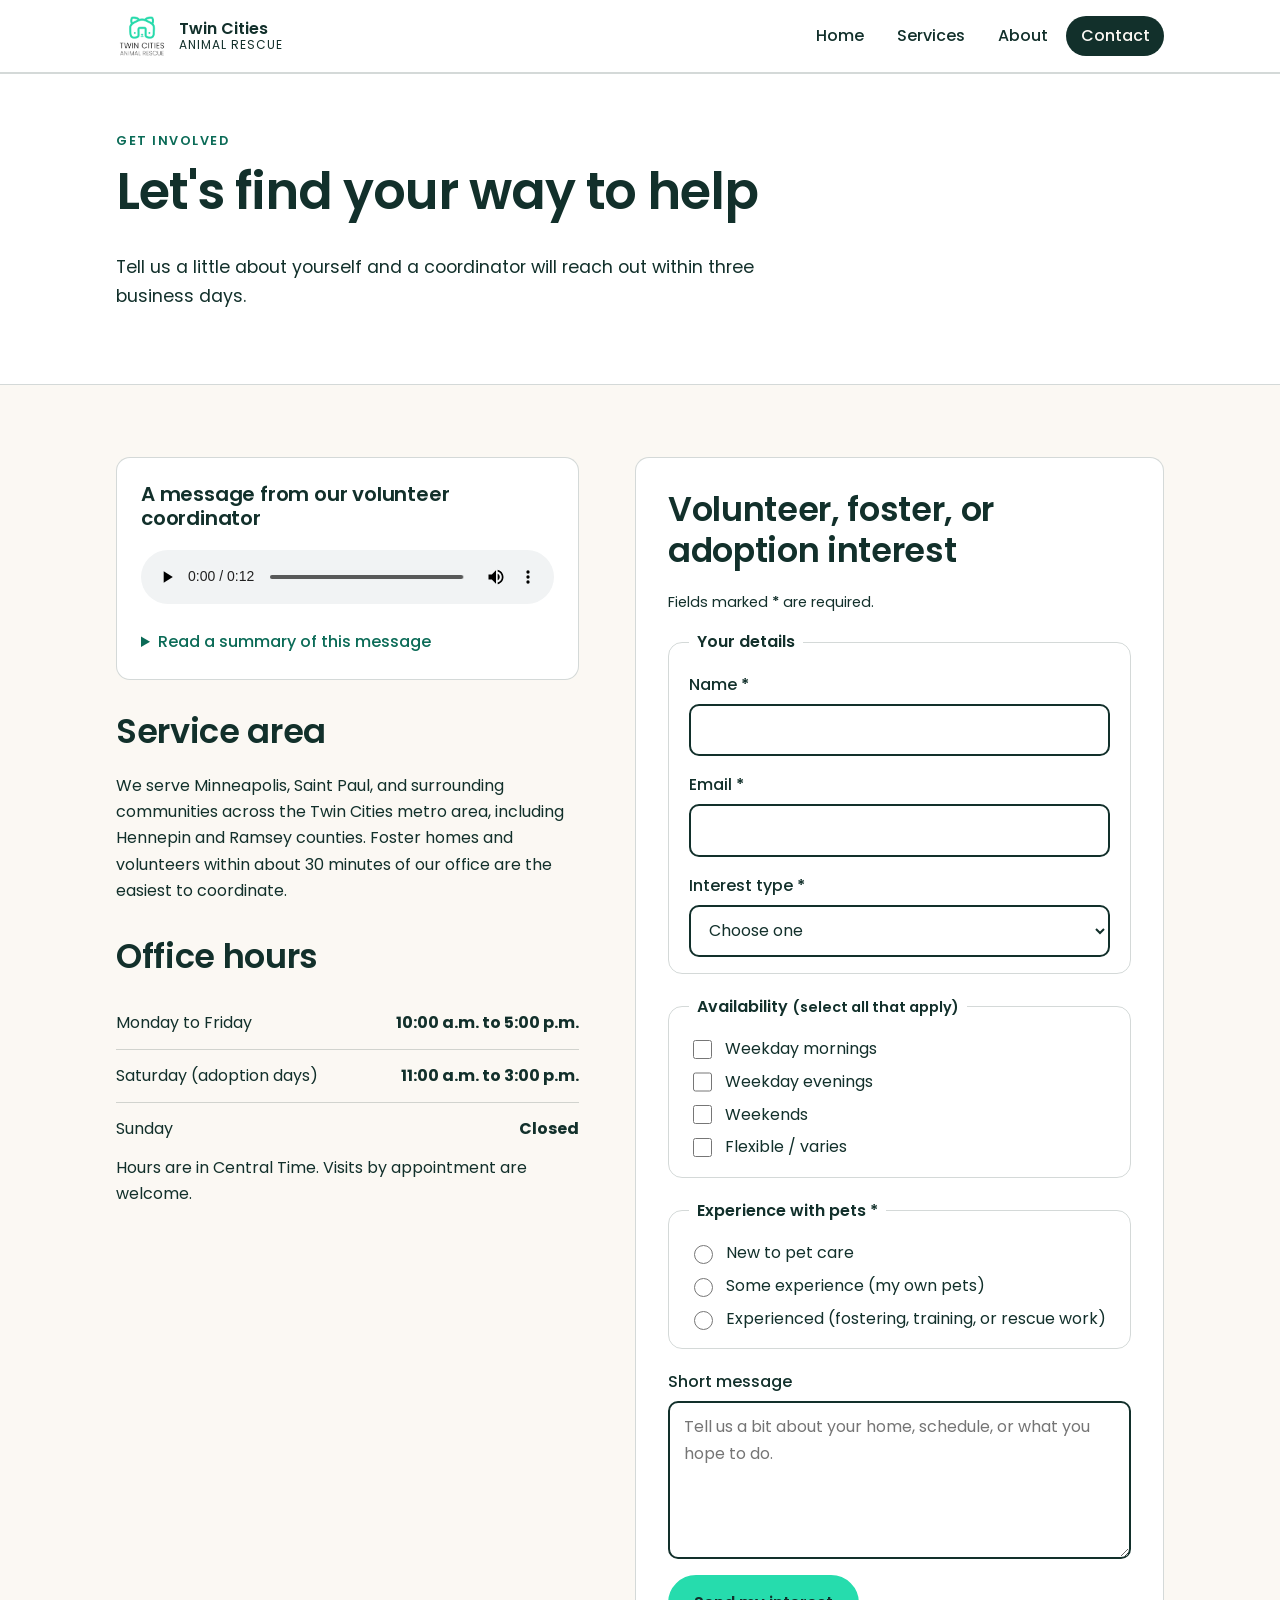
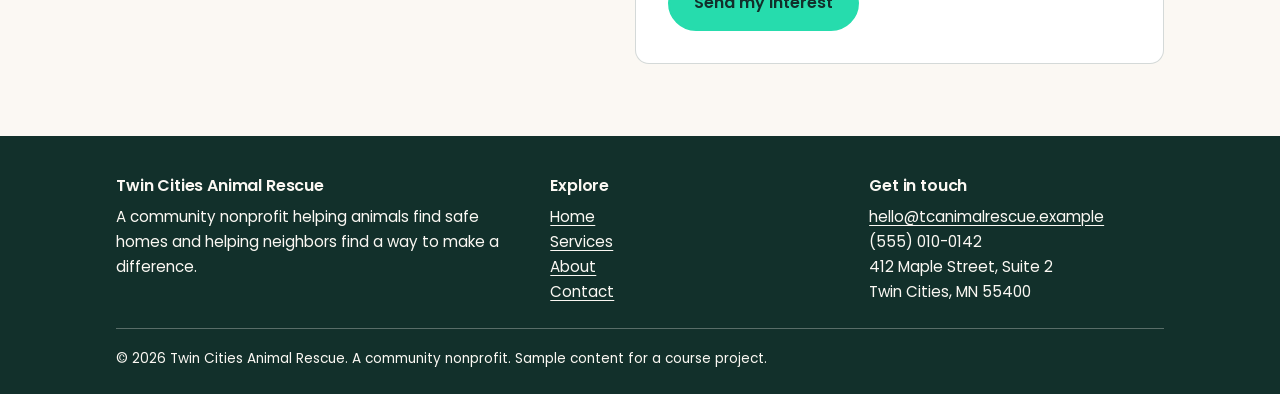
==== contact.html @ 6939799d "All files" ====
<!DOCTYPE html>
<html lang="en">
<head>
<meta charset="utf-8">
<meta name="viewport" content="width=device-width, initial-scale=1">
<title>Contact | Twin Cities Animal Rescue</title>
<meta name="description" content="Share your interest in volunteering, fostering, or adopting with Twin Cities Animal Rescue.">
<link rel="preconnect" href="https://fonts.googleapis.com">
<link rel="preconnect" href="https://fonts.gstatic.com" crossorigin>
<link href="https://fonts.googleapis.com/css2?family=Poppins:wght@400;500;600&display=swap" rel="stylesheet">
<link rel="stylesheet" href="styles.css">
</head>
<body>
<a class="skip" href="#main">Skip to main content</a>
<header class="site-header">
  <div class="wrap">
    <a class="brand" href="index.html">
      <img src="images/logo.png" alt="Twin Cities Animal Rescue logo: a teal cat and dog face forming a house">
      <span>Twin Cities<small>Animal Rescue</small></span>
    </a>
    <nav aria-label="Main navigation"><ul><li><a href="index.html">Home</a></li><li><a href="services.html">Services</a></li><li><a href="about.html">About</a></li><li><a href="contact.html" aria-current="page">Contact</a></li></ul></nav>
  </div>
</header>
<main id="main">

<div class="page-hero">
  <div class="wrap">
    <span class="eyebrow">Get involved</span>
    <h1>Let's find your way to help</h1>
    <p class="lead">Tell us a little about yourself and a coordinator will reach out within three business days.</p>
  </div>
</div>

<section aria-labelledby="msg-h">
  <div class="wrap contact-layout">
    <div class="contact-info">
      <div class="message">
        <h2 id="msg-h">A message from our volunteer coordinator</h2>
        <audio controls preload="metadata" aria-label="Short message from the volunteer coordinator">
          <source src="media/rescue-message.mp3" type="audio/mpeg">
          <p>Your browser does not support the audio element. You can <a href="media/rescue-message.mp3">download the coordinator's message (MP3)</a> instead. In it, our coordinator thanks you for your interest and invites you to volunteer or foster with Twin Cities Animal Rescue.</p>
        </audio>
        <details>
          <summary>Read a summary of this message</summary>
          <p>Our volunteer coordinator welcomes you to Twin Cities Animal Rescue, thanks you for considering helping, and encourages you to fill out the form so the team can match you with a role that fits.</p>
        </details>
      </div>

      <h2>Service area</h2>
      <p>We serve Minneapolis, Saint Paul, and surrounding communities across the Twin Cities metro area, including Hennepin and Ramsey counties. Foster homes and volunteers within about 30 minutes of our office are the easiest to coordinate.</p>

      <h2>Office hours</h2>
      <ul class="info-list">
        <li><span>Monday to Friday</span> <strong>10:00 a.m. to 5:00 p.m.</strong></li>
        <li><span>Saturday (adoption days)</span> <strong>11:00 a.m. to 3:00 p.m.</strong></li>
        <li><span>Sunday</span> <strong>Closed</strong></li>
      </ul>
      <p>Hours are in Central Time. Visits by appointment are welcome.</p>
    </div>

    <form action="#" method="post" aria-labelledby="form-h">
      <h2 id="form-h">Volunteer, foster, or adoption interest</h2>
      <p class="hint">Fields marked <span class="req" aria-hidden="true">*</span> are required.</p>

      <fieldset>
        <legend>Your details</legend>
        <div class="field">
          <label for="name">Name <span class="req" aria-hidden="true">*</span></label>
          <input type="text" id="name" name="name" autocomplete="name" required minlength="2" maxlength="80" pattern="[A-Za-z][A-Za-z .'\-]+" title="Use letters, spaces, periods, apostrophes, or hyphens (at least 2 characters).">
        </div>
        <div class="field">
          <label for="email">Email <span class="req" aria-hidden="true">*</span></label>
          <input type="email" id="email" name="email" autocomplete="email" required maxlength="120">
        </div>
        <div class="field">
          <label for="interest">Interest type <span class="req" aria-hidden="true">*</span></label>
          <select id="interest" name="interest" required>
            <option value="">Choose one</option>
            <option value="volunteer">Volunteer</option>
            <option value="foster">Foster</option>
            <option value="adoption">Adoption information</option>
            <option value="partner">Community partnership</option>
          </select>
        </div>
      </fieldset>

      <fieldset>
        <legend>Availability <span class="hint">(select all that apply)</span></legend>
        <div class="options">
          <label><input type="checkbox" name="availability" value="weekday-morning"> Weekday mornings</label>
          <label><input type="checkbox" name="availability" value="weekday-evening"> Weekday evenings</label>
          <label><input type="checkbox" name="availability" value="weekend"> Weekends</label>
          <label><input type="checkbox" name="availability" value="flexible"> Flexible / varies</label>
        </div>
      </fieldset>

      <fieldset>
        <legend>Experience with pets <span class="req" aria-hidden="true">*</span></legend>
        <div class="options">
          <label><input type="radio" name="experience" value="none" required> New to pet care</label>
          <label><input type="radio" name="experience" value="some"> Some experience (my own pets)</label>
          <label><input type="radio" name="experience" value="lots"> Experienced (fostering, training, or rescue work)</label>
        </div>
      </fieldset>

      <div class="field">
        <label for="message">Short message</label>
        <textarea id="message" name="message" rows="5" cols="40" minlength="10" maxlength="600" placeholder="Tell us a bit about your home, schedule, or what you hope to do."></textarea>
      </div>

      <button class="btn" type="submit">Send my interest</button>
    </form>
  </div>
</section>

</main>
<footer class="site-footer">
  <div class="wrap">
    <div>
      <h2>Twin Cities Animal Rescue</h2>
      <p>A community nonprofit helping animals find safe homes and helping neighbors find a way to make a difference.</p>
    </div>
    <div>
      <h2>Explore</h2>
      <ul><li><a href="index.html">Home</a></li><li><a href="services.html">Services</a></li><li><a href="about.html">About</a></li><li><a href="contact.html">Contact</a></li></ul>
    </div>
    <div>
      <h2>Get in touch</h2>
      <ul>
        <li><a href="mailto:hello@tcanimalrescue.example">hello@tcanimalrescue.example</a></li>
        <li>(555) 010-0142</li>
        <li>412 Maple Street, Suite 2<br>Twin Cities, MN 55400</li>
      </ul>
    </div>
    <p class="legal">&copy; 2026 Twin Cities Animal Rescue. A community nonprofit. Sample content for a course project.</p>
  </div>
</footer>
</body>
</html>
---- styles.css ----
/* ==========================================================
   Twin Cities Animal Rescue: design system
   Palette (4 main colors, plus white and tints of the ink color):
     --ink    #12302b  deep green: text, dark sections, footer
     --teal   #26dcad  brand teal from the logo: buttons, accents
     --cream  #fbf8f3  warm page background
     --green  #0b6b57  darker teal: links, labels, small accents
   Font: Poppins only (system sans-serif as the fallback)
   Approach: mobile-first. Base styles are for small screens;
   min-width media queries add columns on larger screens.
   ========================================================== */

:root{
  --ink:#12302b;
  --teal:#26dcad;
  --cream:#fbf8f3;
  --green:#0b6b57;
  --white:#ffffff;
  --line:rgba(18,48,43,.18);
  --radius:14px;
  --gap:1.5rem;
}

*,*::before,*::after{box-sizing:border-box}

body{
  margin:0;
  font-family:"Poppins",sans-serif;
  font-size:1rem;
  line-height:1.65;
  color:var(--ink);
  background:var(--cream);
}

img{max-width:100%;height:auto;display:block}
picture{display:block}
figure{margin:0}
p{margin:0 0 1em}
ul,ol{margin:0;padding:0}
a{color:var(--green);text-underline-offset:3px}
a:hover{color:var(--ink)}
:focus-visible{outline:3px solid var(--green);outline-offset:3px;border-radius:4px}
.dark :focus-visible,.site-footer :focus-visible{outline-color:var(--teal)}

.skip{position:absolute;left:-999px;top:.5rem;background:var(--ink);color:var(--cream);padding:.6rem 1rem;border-radius:8px;z-index:100}
.skip:focus{left:.5rem}

/* ---------- type scale ---------- */
h1,h2,h3{line-height:1.2;margin:0 0 .6em;font-weight:600}
h1{font-size:2rem;letter-spacing:-.02em}
h2{font-size:1.5rem;letter-spacing:-.01em}
h3{font-size:1.15rem}
.eyebrow{display:block;font-size:.8rem;font-weight:600;letter-spacing:.12em;text-transform:uppercase;color:var(--green);margin-bottom:.6rem}
.lead{font-size:1.1rem;max-width:60ch}
.hint{font-size:.9rem}

/* ---------- layout containers ---------- */
.wrap{width:100%;max-width:68rem;margin:0 auto;padding:0 1.25rem}
section{padding:3rem 0}
.band,.page-hero{background:var(--white);border-block:1px solid var(--line)}
.page-hero{padding:2.5rem 0}
.dark{background:var(--ink);color:var(--cream)}
.dark h2{color:var(--cream)}
.dark .eyebrow{color:var(--teal)}
.section-head{max-width:62ch;margin-bottom:2rem}

/* ---------- header and navigation (flexbox) ---------- */
.site-header{background:var(--white);border-bottom:1px solid var(--line)}
.site-header .wrap{display:flex;flex-direction:column;align-items:flex-start;gap:.5rem;padding-block:.75rem}
.brand{display:flex;align-items:center;gap:.7rem;text-decoration:none;color:var(--ink);font-weight:600;line-height:1.2}
.brand img{width:52px}
.brand small{display:block;font-weight:400;font-size:.75rem;letter-spacing:.08em;text-transform:uppercase}
nav ul{list-style:none;display:flex;flex-wrap:wrap;gap:.25rem}
nav a{display:block;padding:.45rem .9rem;border-radius:999px;color:var(--ink);font-weight:500;text-decoration:none}
nav a:hover{background:var(--cream)}
nav a[aria-current="page"]{background:var(--ink);color:var(--cream)}

/* ---------- buttons ---------- */
.btn{display:inline-block;background:var(--teal);color:var(--ink);font:inherit;font-weight:600;padding:.8rem 1.5rem;border:2px solid var(--teal);border-radius:999px;text-decoration:none;cursor:pointer;transition:background .15s,color .15s}
.btn:hover{background:var(--ink);border-color:var(--ink);color:var(--cream)}
.btn.ghost{background:transparent;border-color:var(--ink)}
.btn.ghost:hover{background:var(--ink);color:var(--cream)}
.btn-row{display:flex;flex-wrap:wrap;gap:.8rem;margin-top:1.4rem}

/* ---------- hero and two-column "split" (stacked on mobile) ---------- */
.hero{padding:2rem 0 3rem}
.hero .wrap,.split{display:flex;flex-direction:column;gap:2rem}
.rounded,.hero img,figure img{border-radius:var(--radius)}
figure img{width:100%;max-height:26rem;object-fit:cover}
.hero img{box-shadow:0 18px 40px -18px rgba(18,48,43,.5)}
.split.spaced{margin-top:3rem}
figcaption{font-size:.9rem;margin-top:.7rem;padding-left:.8rem;border-left:3px solid var(--teal)}
.dark figcaption{color:var(--cream)}

/* ---------- impact statistics ---------- */
.stats{list-style:none;display:flex;flex-wrap:wrap;gap:var(--gap)}
.stats li{flex:1 1 100%;border-top:3px solid var(--teal);padding-top:1rem}
.stats strong{display:block;font-size:2.4rem;line-height:1;font-weight:600;color:var(--teal)}
.stats span{display:block;margin-top:.5rem}

/* ---------- cards (flex-wrap rows) ---------- */
.cards{list-style:none;display:flex;flex-wrap:wrap;gap:var(--gap)}
.card{flex:1 1 100%;background:var(--white);border:1px solid var(--line);border-radius:var(--radius);padding:1.5rem}
.card p:last-child{margin-bottom:0}
.tag{display:inline-block;font-size:.78rem;font-weight:600;color:var(--green);border:1px solid var(--green);padding:.1rem .7rem;border-radius:999px;margin-bottom:.7rem}
.partners strong{display:block}

/* ---------- adoption steps ---------- */
.steps{list-style:none;display:flex;flex-wrap:wrap;gap:var(--gap);counter-reset:s}
.steps li{flex:1 1 100%;counter-increment:s;background:var(--white);border:1px solid var(--line);border-radius:var(--radius);padding:1.4rem}
.steps li::before{content:counter(s);display:flex;align-items:center;justify-content:center;width:2.3rem;height:2.3rem;border-radius:50%;background:var(--ink);color:var(--cream);font-weight:600;margin-bottom:.8rem}
.steps h3{font-size:1.05rem}

/* ---------- audio message ---------- */
.message{background:var(--white);border:1px solid var(--line);border-radius:var(--radius);padding:1.5rem;margin-bottom:2rem}
.message h2{font-size:1.25rem}
audio{width:100%;margin:.5rem 0 1rem}
summary{cursor:pointer;font-weight:500;color:var(--green)}

/* ---------- contact page layout ---------- */
.contact-layout{display:flex;flex-direction:column;gap:2.5rem}
.contact-info h2:not(:first-child){margin-top:2rem}
.info-list{list-style:none}
.info-list li{display:flex;justify-content:space-between;gap:1rem;padding:.8rem 0;border-bottom:1px solid var(--line)}
.info-list li:last-child{border-bottom:0}

/* ---------- form ---------- */
form{background:var(--white);border:1px solid var(--line);border-radius:var(--radius);padding:1.25rem}
fieldset{border:1px solid var(--line);border-radius:var(--radius);padding:1rem 1.25rem;margin:0 0 1.25rem}
legend{font-weight:600;padding:0 .5rem}
.field{display:flex;flex-direction:column;gap:.35rem;margin-bottom:1rem}
.field:last-child{margin-bottom:0}
label{font-weight:500}
.req{font-weight:600}
input[type=text],input[type=email],select,textarea{width:100%;font:inherit;color:var(--ink);background:var(--white);padding:.7rem .9rem;border:2px solid var(--ink);border-radius:10px}
input:focus,select:focus,textarea:focus{outline:3px solid var(--teal);outline-offset:1px}
textarea{min-height:8rem;resize:vertical}
.options{display:flex;flex-direction:column;gap:.4rem}
.options label{display:flex;align-items:center;gap:.6rem;font-weight:400}
.options input{width:1.2rem;height:1.2rem;accent-color:var(--green)}

/* ---------- footer ---------- */
.site-footer{background:var(--ink);color:var(--cream);padding:2.5rem 0 1.5rem;font-size:.95rem}
.site-footer .wrap{display:flex;flex-direction:column;gap:1.5rem}
.site-footer h2{font-size:1rem;color:var(--cream);margin-bottom:.5rem}
.site-footer a{color:var(--cream)}
.site-footer ul{list-style:none}
.site-footer .legal{margin:0;padding-top:1.2rem;border-top:1px solid rgba(251,248,243,.3);font-size:.85rem}

/* ==========================================================
   Larger screens (min-width media queries)
   ========================================================== */

/* tablets: 40em = 640px */
@media (min-width:40em){
  h1{font-size:2.6rem}
  h2{font-size:1.8rem}
  .stats li{flex-basis:calc(50% - var(--gap)/2)}
  .steps li,.cards.two .card,.cards.six .card{flex-basis:calc(50% - var(--gap)/2)}
  form{padding:2rem}
}

/* laptops and desktops: 56em = 896px */
@media (min-width:56em){
  h1{font-size:3.2rem}
  h2{font-size:2.1rem}
  section{padding:4.5rem 0}
  .page-hero{padding:3.5rem 0}
  .site-header{position:sticky;top:0;z-index:50}
  .site-header .wrap{flex-direction:row;align-items:center;justify-content:space-between}
  .hero .wrap,.split,.contact-layout{flex-direction:row;align-items:center;gap:3.5rem}
  .contact-layout{align-items:flex-start}
  .hero .wrap>*,.split>*,.contact-layout>*{flex:1 1 0;min-width:0}
  .hero .wrap>div{flex:1.1 1 0}
  .stats li{flex-basis:calc(25% - var(--gap)*.75)}
  .steps li{flex-basis:calc(25% - var(--gap)*.75)}
  .cards.three .card,.cards.six .card{flex-basis:calc(33.333% - var(--gap)*.667)}
  .site-footer .wrap{flex-direction:row;flex-wrap:wrap}
  .site-footer .wrap>div{flex:1 1 12rem}
  .site-footer .wrap>div:first-child{flex:1.5 1 16rem}
  .site-footer .legal{flex-basis:100%}
}

@media (prefers-reduced-motion:reduce){*{transition:none!important}}
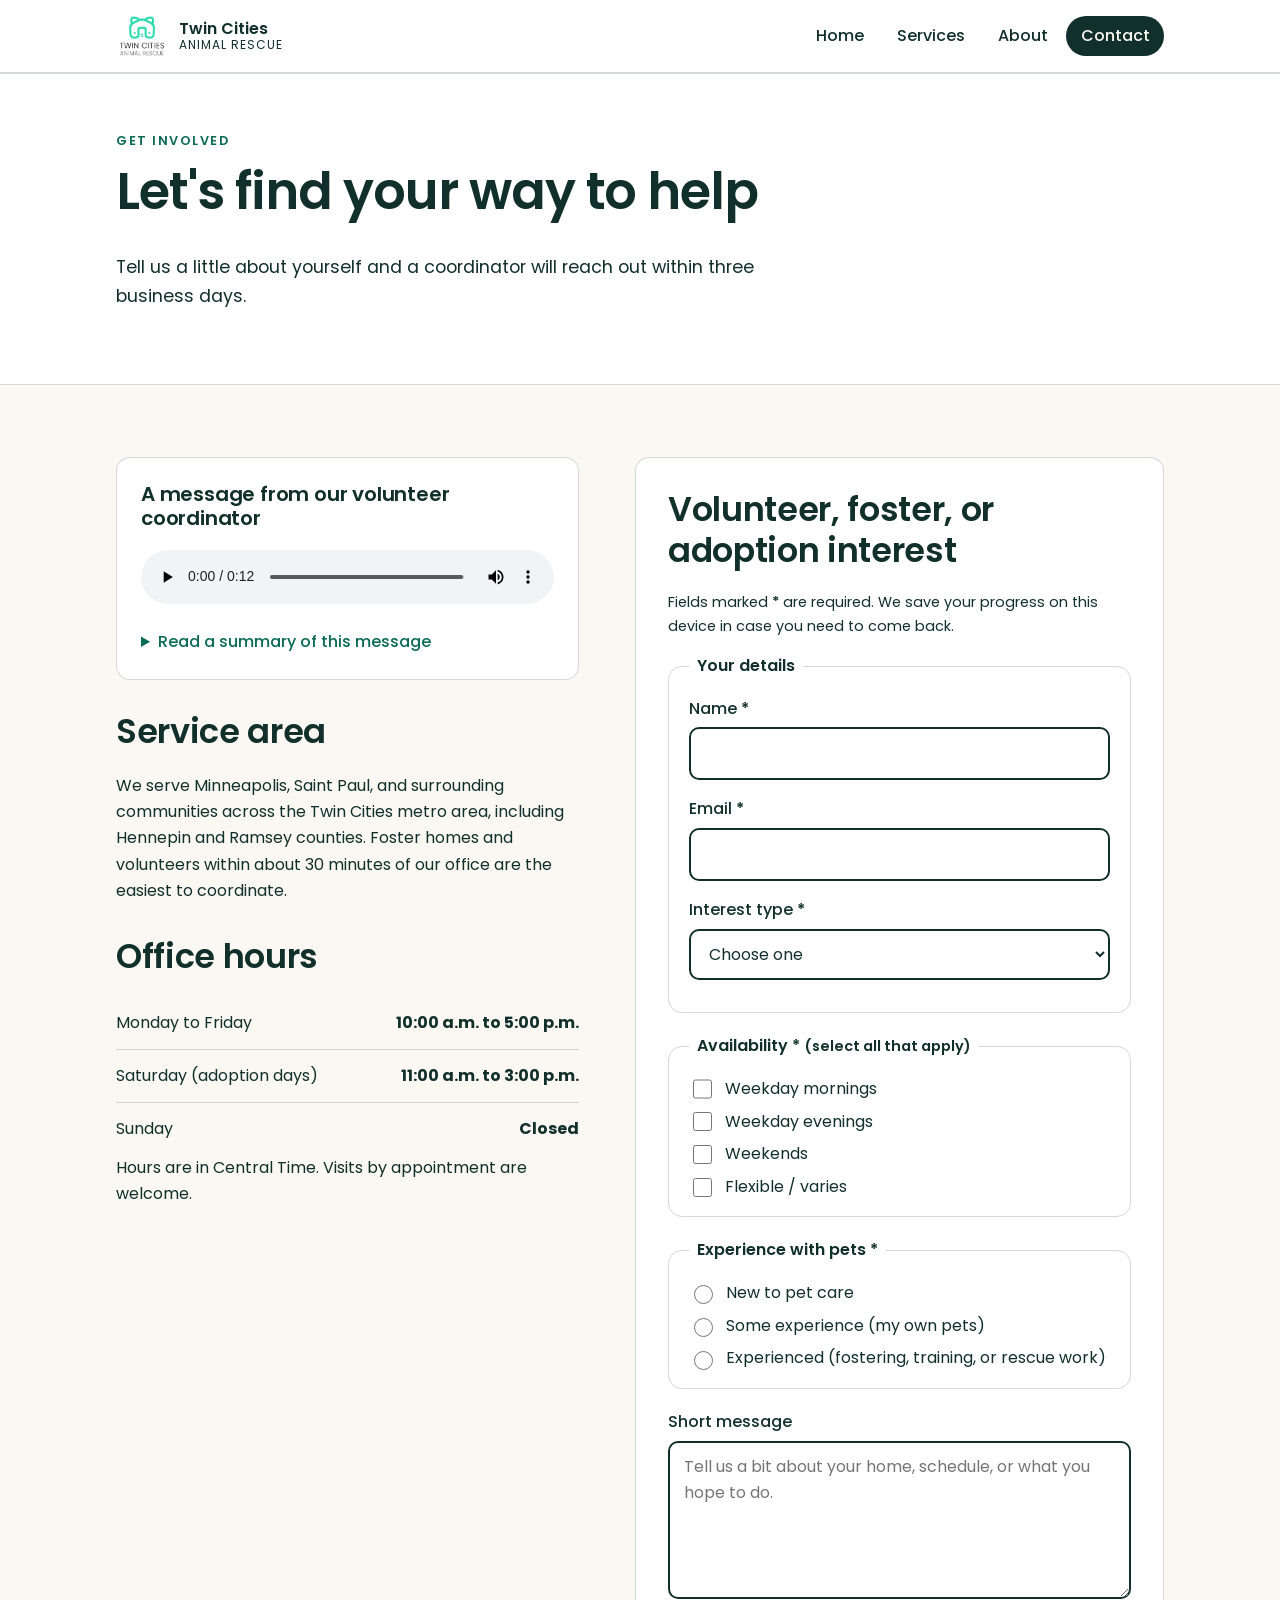
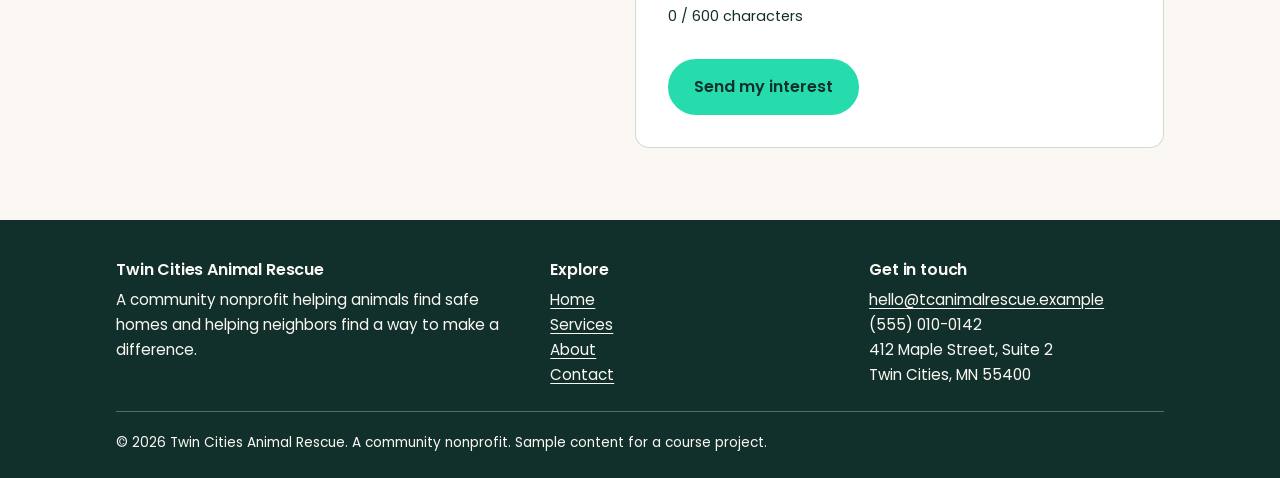
==== commit 4c511a44: "Add files via upload" ====
--- a/contact.html
+++ b/contact.html
@@ -58,54 +58,78 @@
       <p>Hours are in Central Time. Visits by appointment are welcome.</p>
     </div>
 
-    <form action="#" method="post" aria-labelledby="form-h">
+    <form action="#" method="post" id="interest-form" aria-labelledby="form-h">
       <h2 id="form-h">Volunteer, foster, or adoption interest</h2>
-      <p class="hint">Fields marked <span class="req" aria-hidden="true">*</span> are required.</p>
+      <p class="hint">Fields marked <span class="req" aria-hidden="true">*</span> are required. We save your progress on this device in case you need to come back.</p>
+
+      <div class="error-summary" id="form-summary" role="alert" tabindex="-1" hidden>
+        <h3>Please fix these items before sending:</h3>
+        <ul id="summary-list"></ul>
+      </div>
+      <div class="success" id="form-success" role="status" tabindex="-1" hidden>
+        <h3>Interest form ready</h3>
+        <p id="success-text"></p>
+      </div>
+
+      <div class="saved-note" id="saved-roles-note" hidden>
+        <p><strong>You saved <span id="saved-roles-count">0</span> volunteer role(s)</strong> on the Services page. We added them below. <a href="services.html#volunteer">Change my list</a></p>
+      </div>
 
       <fieldset>
         <legend>Your details</legend>
         <div class="field">
           <label for="name">Name <span class="req" aria-hidden="true">*</span></label>
-          <input type="text" id="name" name="name" autocomplete="name" required minlength="2" maxlength="80" pattern="[A-Za-z][A-Za-z .'\-]+" title="Use letters, spaces, periods, apostrophes, or hyphens (at least 2 characters).">
+          <input type="text" id="name" name="name" autocomplete="name" required minlength="2" maxlength="80" aria-describedby="name-error" pattern="[\p{L}][\p{L} .'\-]+" title="Use letters, spaces, periods, apostrophes, or hyphens (at least 2 characters).">
+          <p class="error" id="name-error" hidden></p>
         </div>
         <div class="field">
           <label for="email">Email <span class="req" aria-hidden="true">*</span></label>
-          <input type="email" id="email" name="email" autocomplete="email" required maxlength="120">
+          <input type="email" id="email" name="email" autocomplete="email" required maxlength="120" aria-describedby="email-error">
+          <p class="error" id="email-error" hidden></p>
         </div>
         <div class="field">
           <label for="interest">Interest type <span class="req" aria-hidden="true">*</span></label>
-          <select id="interest" name="interest" required>
+          <select id="interest" name="interest" required aria-describedby="interest-error">
             <option value="">Choose one</option>
             <option value="volunteer">Volunteer</option>
             <option value="foster">Foster</option>
             <option value="adoption">Adoption information</option>
             <option value="partner">Community partnership</option>
           </select>
+          <p class="error" id="interest-error" hidden></p>
+        </div>
+        <div class="field" id="roles-field" hidden>
+          <label for="roles">Volunteer roles you saved</label>
+          <input type="text" id="roles" name="roles" readonly>
         </div>
       </fieldset>
 
-      <fieldset>
-        <legend>Availability <span class="hint">(select all that apply)</span></legend>
+      <fieldset aria-describedby="availability-error">
+        <legend>Availability <span class="req" aria-hidden="true">*</span> <span class="hint">(select all that apply)</span></legend>
         <div class="options">
           <label><input type="checkbox" name="availability" value="weekday-morning"> Weekday mornings</label>
           <label><input type="checkbox" name="availability" value="weekday-evening"> Weekday evenings</label>
           <label><input type="checkbox" name="availability" value="weekend"> Weekends</label>
           <label><input type="checkbox" name="availability" value="flexible"> Flexible / varies</label>
         </div>
+        <p class="error" id="availability-error" hidden></p>
       </fieldset>
 
-      <fieldset>
+      <fieldset aria-describedby="experience-error">
         <legend>Experience with pets <span class="req" aria-hidden="true">*</span></legend>
         <div class="options">
           <label><input type="radio" name="experience" value="none" required> New to pet care</label>
           <label><input type="radio" name="experience" value="some"> Some experience (my own pets)</label>
           <label><input type="radio" name="experience" value="lots"> Experienced (fostering, training, or rescue work)</label>
         </div>
+        <p class="error" id="experience-error" hidden></p>
       </fieldset>
 
       <div class="field">
         <label for="message">Short message</label>
-        <textarea id="message" name="message" rows="5" cols="40" minlength="10" maxlength="600" placeholder="Tell us a bit about your home, schedule, or what you hope to do."></textarea>
+        <textarea id="message" name="message" rows="5" cols="40" minlength="10" maxlength="600" aria-describedby="message-count message-error" placeholder="Tell us a bit about your home, schedule, or what you hope to do."></textarea>
+        <p class="hint" id="message-count">0 / 600 characters</p>
+        <p class="error" id="message-error" hidden></p>
       </div>
 
       <button class="btn" type="submit">Send my interest</button>
@@ -135,5 +159,8 @@
     <p class="legal">&copy; 2026 Twin Cities Animal Rescue. A community nonprofit. Sample content for a course project.</p>
   </div>
 </footer>
+<script src="js/storage.js"></script>
+<script src="js/data.js"></script>
+<script src="js/contact.js"></script>
 </body>
 </html>
--- a/styles.css
+++ b/styles.css
@@ -22,6 +22,9 @@
 }
 
 *,*::before,*::after{box-sizing:border-box}
+
+/* Keep the hidden attribute working even on elements that set display (such as .field) */
+[hidden]{display:none!important}
 
 body{
   margin:0;
@@ -182,3 +185,52 @@
 }
 
 @media (prefers-reduced-motion:reduce){*{transition:none!important}}
+
+/* ==========================================================
+   Touchstone 4 additions: role finder, saved list, form feedback
+   (error red is a status color, used only for validation messages)
+   ========================================================== */
+:root{--error:#9b1c1c}
+
+.chips{display:flex;flex-wrap:wrap;gap:.5rem;margin-bottom:.75rem}
+.chip{font:inherit;font-weight:500;color:var(--ink);background:var(--white);border:2px solid var(--ink);border-radius:999px;padding:.4rem 1rem;cursor:pointer}
+.chip:hover{background:var(--cream)}
+.chip[aria-pressed="true"]{background:var(--ink);color:var(--cream)}
+.status{font-size:.9rem;margin-bottom:1.25rem}
+.empty{flex:1 1 100%;background:var(--white);border:1px dashed var(--ink);border-radius:var(--radius);padding:1.5rem;margin:0}
+
+.role-card{display:flex;flex-direction:column}
+.role-card .role-times{display:flex;flex-wrap:wrap;gap:.4rem;margin-bottom:1rem}
+.role-card .tag{margin-bottom:0}
+.role-save{align-self:flex-start;margin-top:auto}
+.role-save[aria-pressed="true"]{background:var(--ink);border-color:var(--ink);color:var(--cream)}
+
+.saved-panel{background:var(--white);border:2px solid var(--teal);border-radius:var(--radius);padding:1.25rem;margin-top:1.5rem}
+.saved-panel ul{list-style:none}
+.saved-panel li{display:flex;justify-content:space-between;align-items:center;gap:1rem;padding:.5rem 0;border-bottom:1px solid var(--line)}
+.link-button{font:inherit;color:var(--green);background:none;border:0;padding:.25rem;text-decoration:underline;cursor:pointer}
+.link-button:hover{color:var(--ink)}
+
+.saved-note{background:var(--cream);border-left:4px solid var(--teal);border-radius:8px;padding:.75rem 1rem;margin-bottom:1.25rem}
+.saved-note p{margin:0}
+input[readonly]{background:var(--cream)}
+
+.error{color:var(--error);font-size:.9rem;font-weight:500;margin:.25rem 0 0}
+.error::before{content:"\26A0\00a0"}
+[aria-invalid="true"]{border-color:var(--error)!important}
+.options [aria-invalid="true"]{outline:2px solid var(--error);outline-offset:2px}
+.error-summary{border:2px solid var(--error);border-radius:var(--radius);padding:1rem 1.25rem;margin-bottom:1.25rem}
+.error-summary h3{color:var(--error);font-size:1rem;margin-bottom:.4rem}
+.error-summary ul{padding-left:1.2rem}
+.error-summary a{color:var(--error)}
+.success{border:2px solid var(--green);background:var(--cream);border-radius:var(--radius);padding:1rem 1.25rem;margin-bottom:1.25rem}
+.success h3{font-size:1rem;color:var(--green);margin-bottom:.3rem}
+.success p{margin:0}
+
+@media (min-width:40em){
+  /* keep a lone last role card the same width as the others */
+  #role-list .card{flex:0 1 calc(50% - var(--gap)/2)}
+}
+@media (min-width:56em){
+  #role-list .card{flex-basis:calc(50% - var(--gap)/2)}
+}
